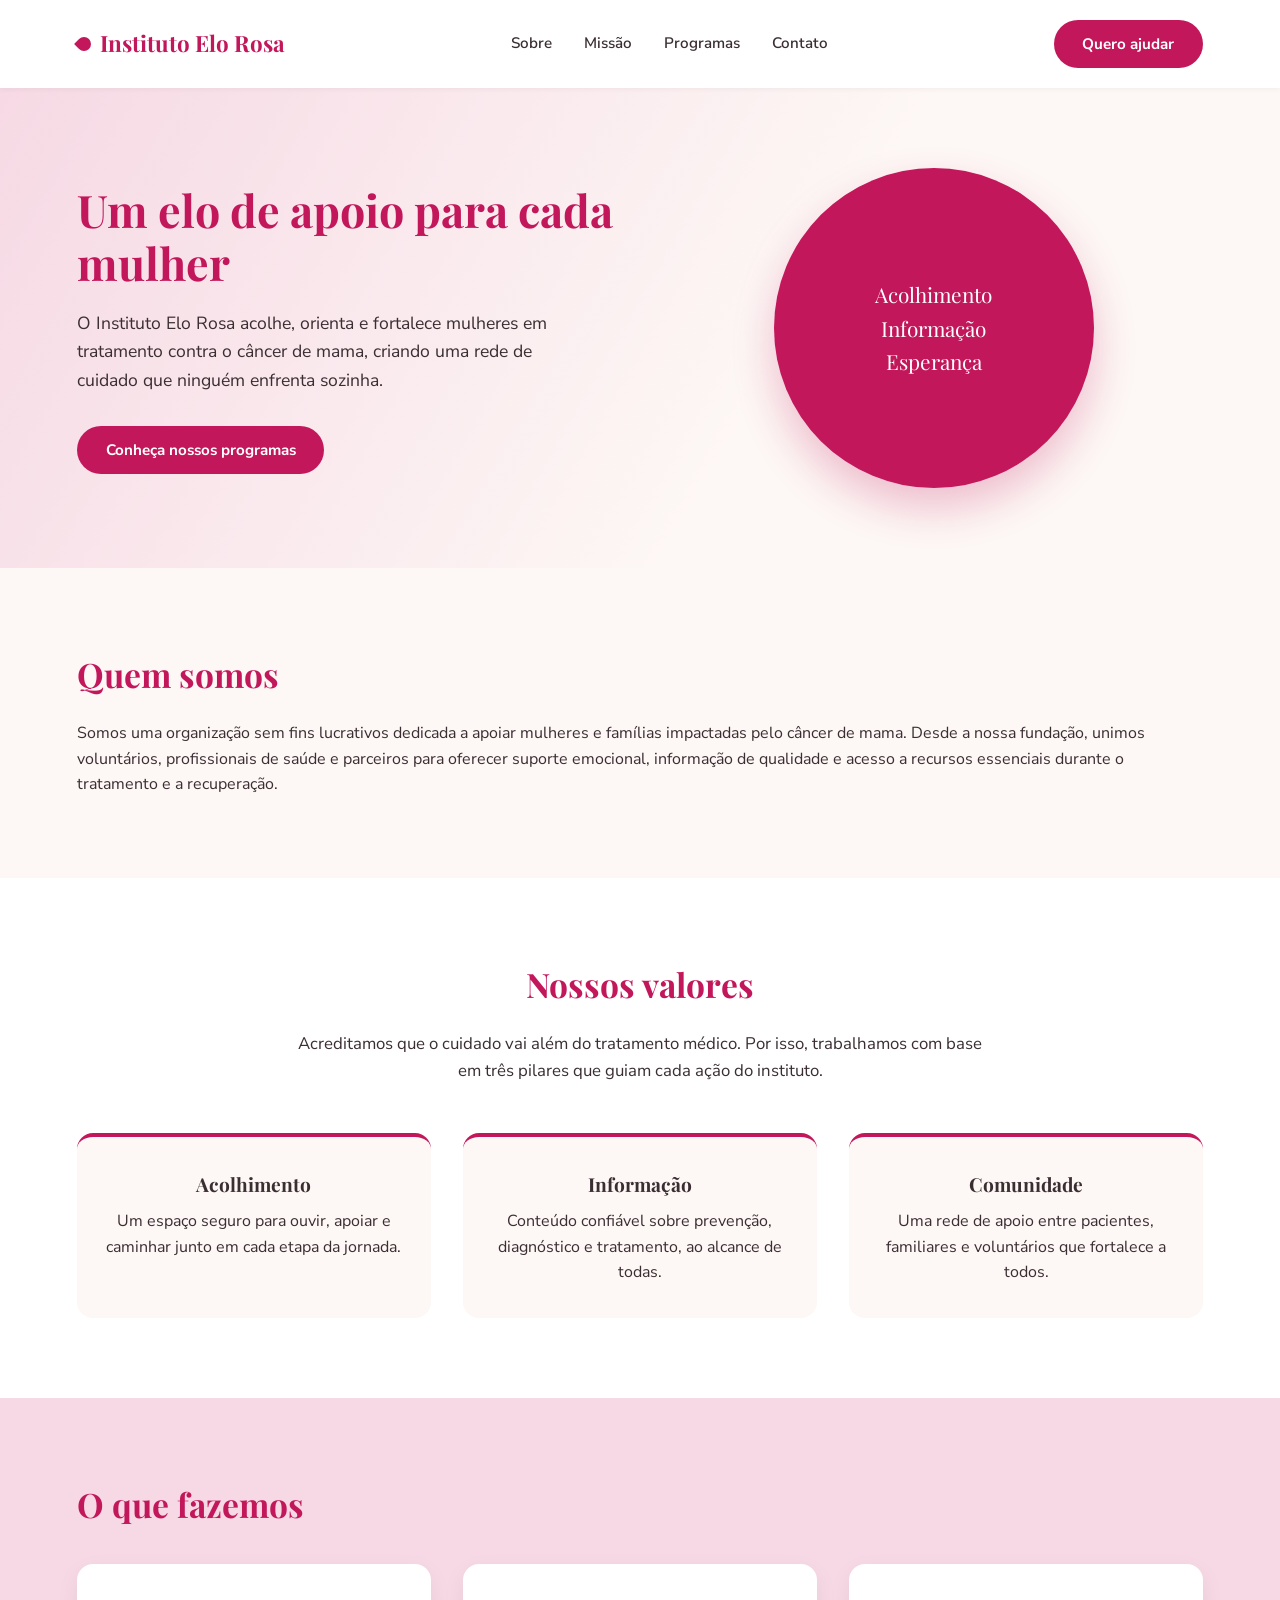
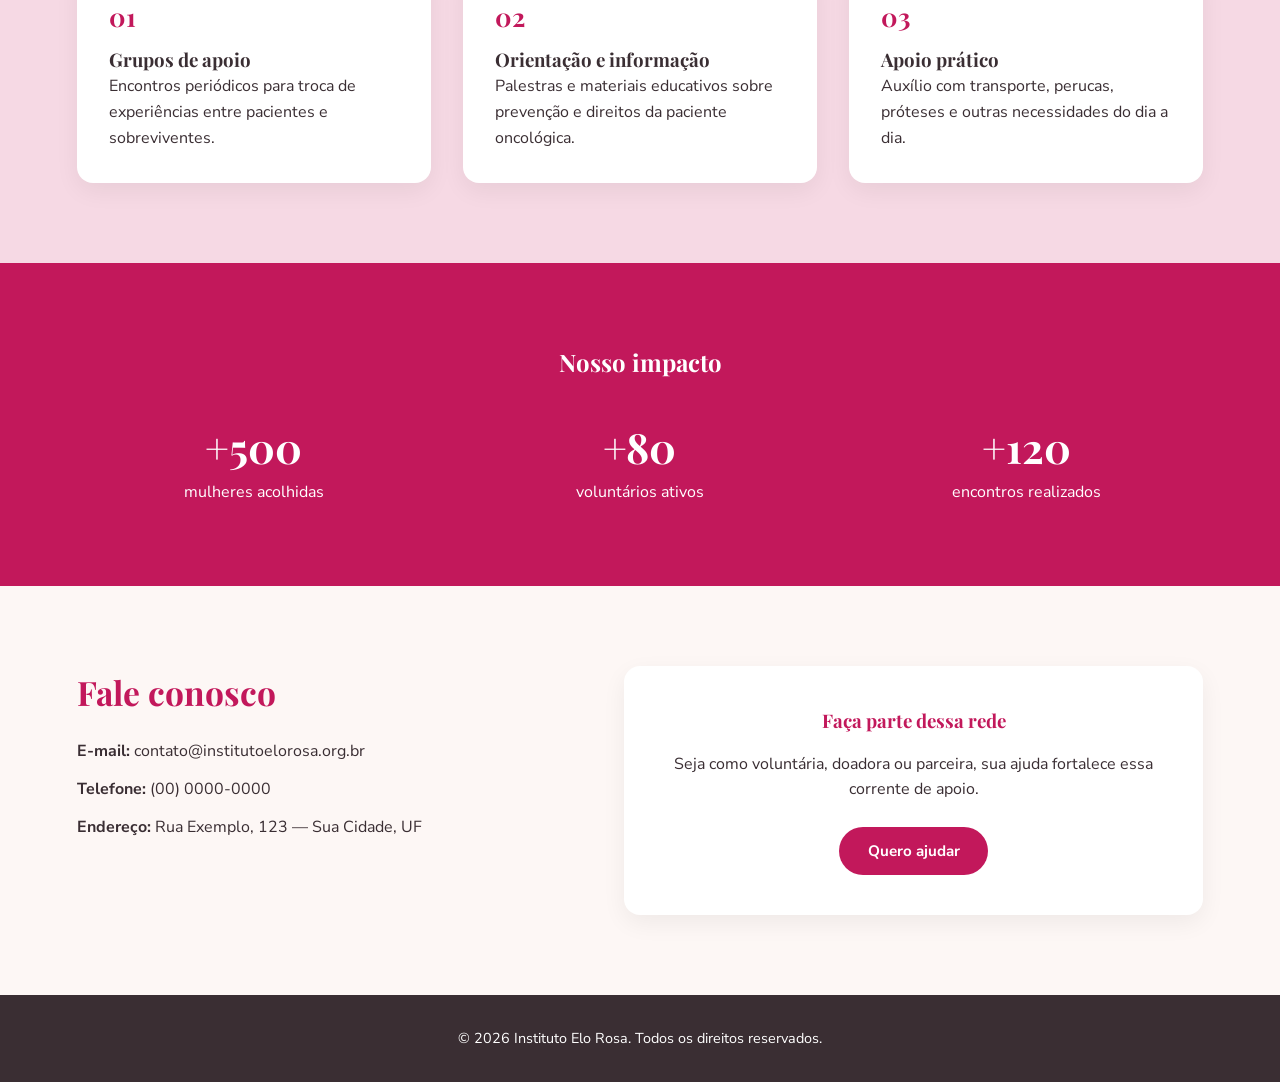
==== Elo_Rosa/Site/Hmtl/index.html @ c3692073 "Add files via upload" ====
<!DOCTYPE html>
<html lang="pt-BR">
<head>
<meta charset="UTF-8">
<meta name="viewport" content="width=device-width, initial-scale=1.0">
<title>Instituto Elo Rosa</title>
<link rel="preconnect" href="https://fonts.googleapis.com">
<link href="https://fonts.googleapis.com/css2?family=Playfair+Display:wght@500;600;700&family=Nunito+Sans:wght@400;600;700&display=swap" rel="stylesheet">
<style>
  :root{
    --rosa: #C2185B;
    --rosa-claro: #F6D9E4;
    --creme: #FDF7F5;
    --texto: #3A2E33;
    --verde: #6E9887;
    --branco: #FFFFFF;
  }

  * { margin:0; padding:0; box-sizing:border-box; }

  body{
    font-family: 'Nunito Sans', sans-serif;
    color: var(--texto);
    background: var(--creme);
    line-height: 1.6;
  }

  h1, h2, h3 { font-family: 'Playfair Display', serif; }

  a { text-decoration:none; color: inherit; }

  /* HEADER */
  header{
    display:flex;
    justify-content: space-between;
    align-items: center;
    padding: 1.25rem 6%;
    background: var(--branco);
    position: sticky;
    top:0;
    z-index: 10;
    box-shadow: 0 1px 6px rgba(0,0,0,0.05);
  }

  .logo{
    display:flex;
    align-items:center;
    gap:0.6rem;
    font-family:'Playfair Display', serif;
    font-weight:700;
    font-size:1.4rem;
    color: var(--rosa);
  }

  .logo span{
    display:inline-block;
    width:14px;
    height:14px;
    background: var(--rosa);
    border-radius: 50% 50% 50% 0;
    transform: rotate(45deg);
  }

  nav ul{
    list-style:none;
    display:flex;
    gap: 2rem;
  }

  nav a{
    font-weight:600;
    font-size:0.95rem;
    transition: color 0.2s;
  }

  nav a:hover{ color: var(--rosa); }

  .btn{
    display:inline-block;
    background: var(--rosa);
    color: var(--branco);
    padding: 0.75rem 1.8rem;
    border-radius: 30px;
    font-weight:700;
    font-size:0.95rem;
    transition: background 0.2s, transform 0.2s;
  }

  .btn:hover{ background:#9F1349; transform: translateY(-2px); }

  .btn-outline{
    background: transparent;
    border: 2px solid var(--branco);
    color: var(--branco);
  }

  .btn-outline:hover{ background: rgba(255,255,255,0.15); }

  /* HERO */
  .hero{
    display:flex;
    align-items:center;
    gap:3rem;
    padding: 5rem 6%;
    background: linear-gradient(120deg, var(--rosa-claro) 0%, var(--creme) 60%);
  }

  .hero-texto{ flex:1; }

  .hero-texto h1{
    font-size: 2.8rem;
    line-height:1.2;
    color: var(--rosa);
    margin-bottom: 1.2rem;
  }

  .hero-texto p{
    font-size:1.1rem;
    max-width: 480px;
    margin-bottom: 2rem;
  }

  .hero-img{
    flex:1;
    display:flex;
    justify-content:center;
  }

  .hero-img .circulo{
    width: 320px;
    height: 320px;
    border-radius: 50%;
    background: var(--rosa);
    display:flex;
    align-items:center;
    justify-content:center;
    color: var(--branco);
    font-family:'Playfair Display', serif;
    font-size: 1.3rem;
    text-align:center;
    padding: 2rem;
    box-shadow: 0 20px 40px rgba(194,24,91,0.25);
  }

  /* SOBRE */
  section{ padding: 5rem 6%; }

  .sobre{
    display:flex;
    gap:3rem;
    align-items:center;
    flex-wrap: wrap;
  }

  .sobre-texto{ flex:1; min-width:300px; }

  .sobre h2, .missao h2, .programas h2, .contato h2{
    font-size:2.1rem;
    color: var(--rosa);
    margin-bottom:1.2rem;
  }

  /* MISSÃO / VALORES */
  .missao{
    background: var(--branco);
    text-align:center;
  }

  .missao > p{
    max-width: 700px;
    margin: 0 auto 3rem;
    font-size:1.05rem;
  }

  .valores{
    display:grid;
    grid-template-columns: repeat(auto-fit, minmax(220px, 1fr));
    gap: 2rem;
  }

  .valor-card{
    background: var(--creme);
    border-radius: 16px;
    padding: 2rem 1.5rem;
    border-top: 4px solid var(--rosa);
  }

  .valor-card h3{
    font-size:1.2rem;
    margin-bottom: 0.6rem;
    color: var(--texto);
  }

  /* PROGRAMAS */
  .programas{ background: var(--rosa-claro); }

  .programas-grid{
    display:grid;
    grid-template-columns: repeat(auto-fit, minmax(260px, 1fr));
    gap: 2rem;
    margin-top: 2rem;
  }

  .programa-card{
    background: var(--branco);
    border-radius: 16px;
    padding: 2rem;
    box-shadow: 0 8px 24px rgba(0,0,0,0.06);
  }

  .programa-card .numero{
    color: var(--rosa);
    font-family:'Playfair Display', serif;
    font-size:1.6rem;
    font-weight:700;
    margin-bottom:0.5rem;
  }

  /* IMPACTO */
  .impacto{
    background: var(--rosa);
    color: var(--branco);
    text-align:center;
  }

  .impacto-grid{
    display:grid;
    grid-template-columns: repeat(auto-fit, minmax(160px, 1fr));
    gap:2rem;
    margin-top:2rem;
  }

  .impacto-grid .num{
    font-family:'Playfair Display', serif;
    font-size:2.6rem;
    font-weight:700;
  }

  /* CONTATO */
  .contato{
    display:flex;
    gap:3rem;
    flex-wrap:wrap;
  }

  .contato-info{ flex:1; min-width:280px; }

  .contato-info p{ margin-bottom:0.8rem; }

  .contato-cta{
    flex:1;
    min-width:280px;
    background: var(--branco);
    border-radius:16px;
    padding:2.5rem;
    box-shadow: 0 8px 24px rgba(0,0,0,0.06);
    text-align:center;
  }

  .contato-cta h3{
    color: var(--rosa);
    margin-bottom:1rem;
  }

  .contato-cta p{ margin-bottom:1.5rem; }

  /* FOOTER */
  footer{
    background: var(--texto);
    color: var(--branco);
    text-align:center;
    padding: 2rem 6%;
    font-size:0.9rem;
  }

  footer a{ color: var(--rosa-claro); }

  @media (max-width: 720px){
    nav ul{ display:none; }
    .hero{ flex-direction:column; text-align:center; }
    .hero-texto p{ margin-left:auto; margin-right:auto; }
    .hero-img .circulo{ width:240px; height:240px; }
  }
</style>
</head>
<body>

<header>
  <div class="logo"><span></span> Instituto Elo Rosa</div>
  <nav>
    <ul>
      <li><a href="#sobre">Sobre</a></li>
      <li><a href="#missao">Missão</a></li>
      <li><a href="#programas">Programas</a></li>
      <li><a href="#contato">Contato</a></li>
    </ul>
  </nav>
  <a href="#contato" class="btn">Quero ajudar</a>
</header>

<section class="hero">
  <div class="hero-texto">
    <h1>Um elo de apoio para cada mulher</h1>
    <p>O Instituto Elo Rosa acolhe, orienta e fortalece mulheres em tratamento contra o câncer de mama, criando uma rede de cuidado que ninguém enfrenta sozinha.</p>
    <a href="#programas" class="btn">Conheça nossos programas</a>
  </div>
  <div class="hero-img">
    <div class="circulo">Acolhimento<br>Informação<br>Esperança</div>
  </div>
</section>

<section class="sobre" id="sobre">
  <div class="sobre-texto">
    <h2>Quem somos</h2>
    <p>Somos uma organização sem fins lucrativos dedicada a apoiar mulheres e famílias impactadas pelo câncer de mama. Desde a nossa fundação, unimos voluntários, profissionais de saúde e parceiros para oferecer suporte emocional, informação de qualidade e acesso a recursos essenciais durante o tratamento e a recuperação.</p>
  </div>
</section>

<section class="missao" id="missao">
  <h2>Nossos valores</h2>
  <p>Acreditamos que o cuidado vai além do tratamento médico. Por isso, trabalhamos com base em três pilares que guiam cada ação do instituto.</p>
  <div class="valores">
    <div class="valor-card">
      <h3>Acolhimento</h3>
      <p>Um espaço seguro para ouvir, apoiar e caminhar junto em cada etapa da jornada.</p>
    </div>
    <div class="valor-card">
      <h3>Informação</h3>
      <p>Conteúdo confiável sobre prevenção, diagnóstico e tratamento, ao alcance de todas.</p>
    </div>
    <div class="valor-card">
      <h3>Comunidade</h3>
      <p>Uma rede de apoio entre pacientes, familiares e voluntários que fortalece a todos.</p>
    </div>
  </div>
</section>

<section class="programas" id="programas">
  <h2>O que fazemos</h2>
  <div class="programas-grid">
    <div class="programa-card">
      <div class="numero">01</div>
      <h3>Grupos de apoio</h3>
      <p>Encontros periódicos para troca de experiências entre pacientes e sobreviventes.</p>
    </div>
    <div class="programa-card">
      <div class="numero">02</div>
      <h3>Orientação e informação</h3>
      <p>Palestras e materiais educativos sobre prevenção e direitos da paciente oncológica.</p>
    </div>
    <div class="programa-card">
      <div class="numero">03</div>
      <h3>Apoio prático</h3>
      <p>Auxílio com transporte, perucas, próteses e outras necessidades do dia a dia.</p>
    </div>
  </div>
</section>

<section class="impacto">
  <h2>Nosso impacto</h2>
  <div class="impacto-grid">
    <div>
      <div class="num">+500</div>
      <p>mulheres acolhidas</p>
    </div>
    <div>
      <div class="num">+80</div>
      <p>voluntários ativos</p>
    </div>
    <div>
      <div class="num">+120</div>
      <p>encontros realizados</p>
    </div>
  </div>
</section>

<section class="contato" id="contato">
  <div class="contato-info">
    <h2>Fale conosco</h2>
    <p><strong>E-mail:</strong> contato@institutoelorosa.org.br</p>
    <p><strong>Telefone:</strong> (00) 0000-0000</p>
    <p><strong>Endereço:</strong> Rua Exemplo, 123 — Sua Cidade, UF</p>
  </div>
  <div class="contato-cta">
    <h3>Faça parte dessa rede</h3>
    <p>Seja como voluntária, doadora ou parceira, sua ajuda fortalece essa corrente de apoio.</p>
    <a href="mailto:contato@institutoelorosa.org.br" class="btn">Quero ajudar</a>
  </div>
</section>

<footer>
  <p>&copy; 2026 Instituto Elo Rosa. Todos os direitos reservados.</p>
</footer>

</body>
</html>
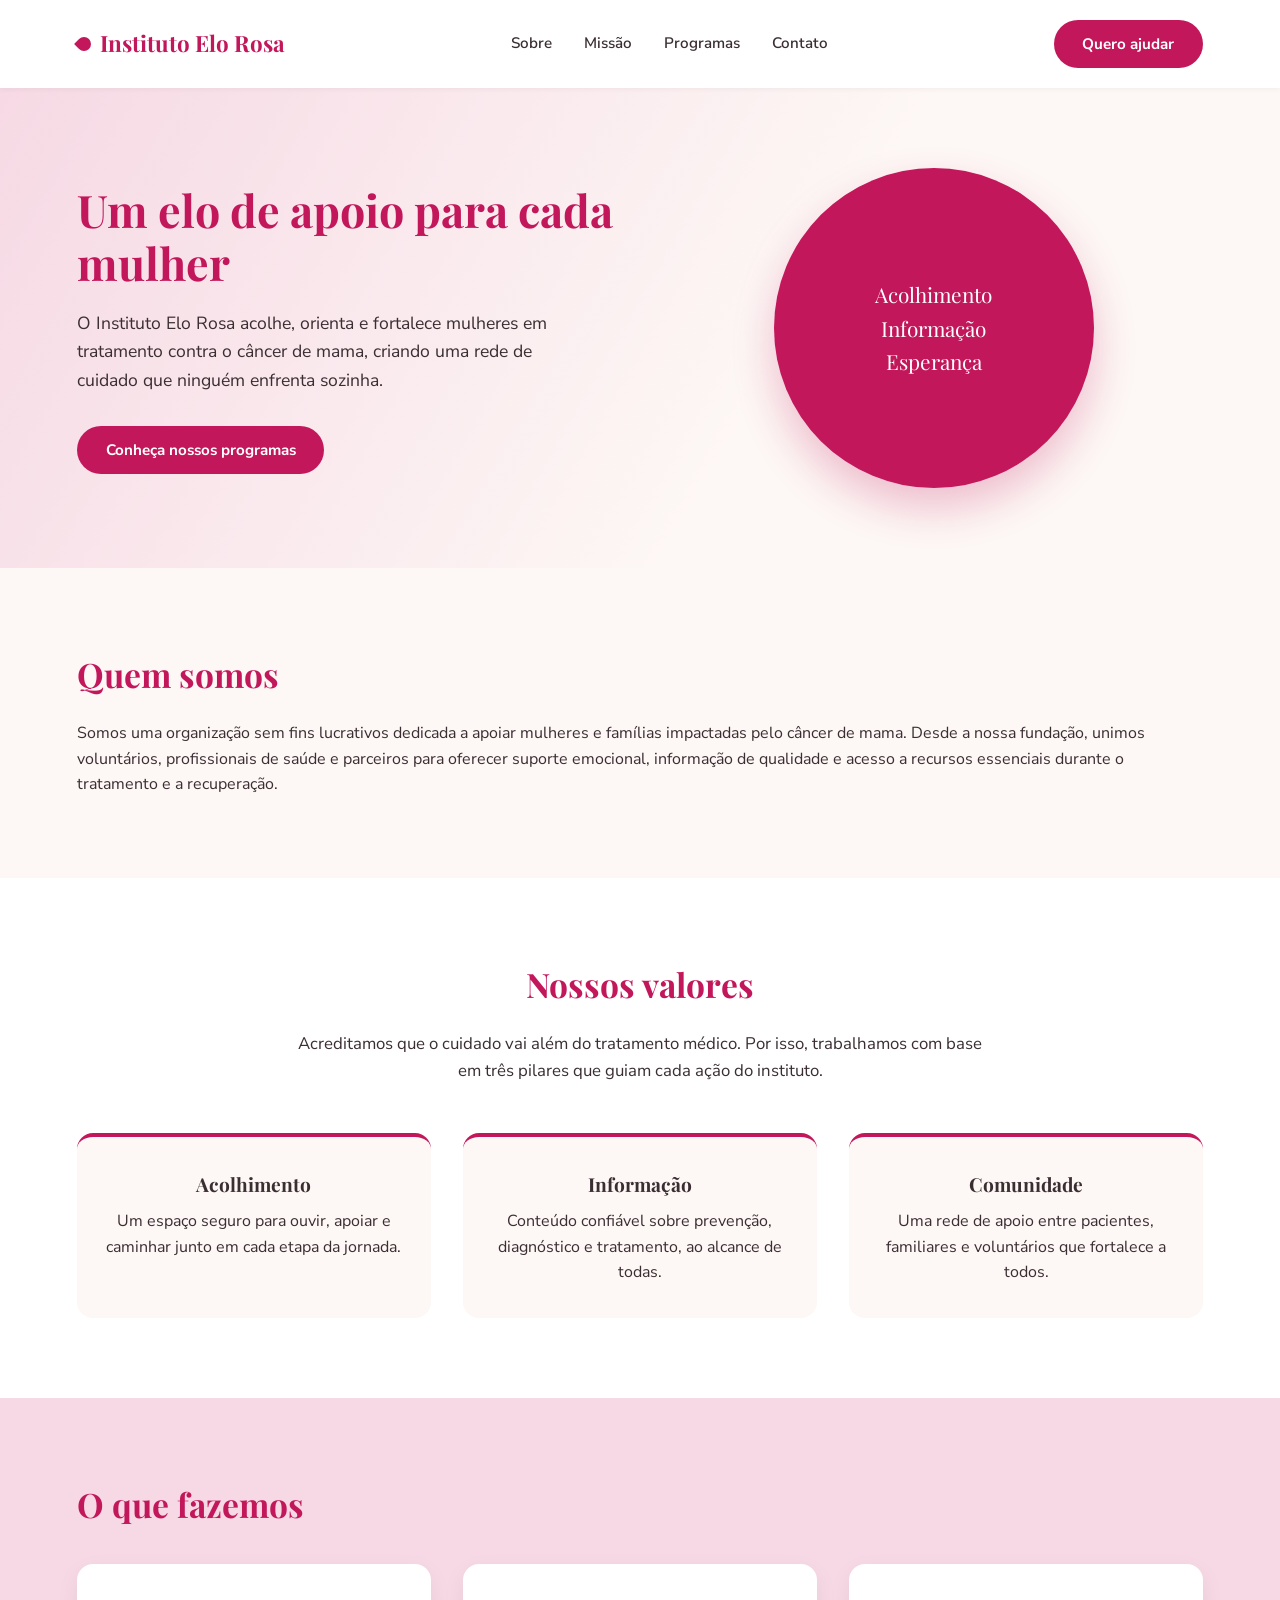
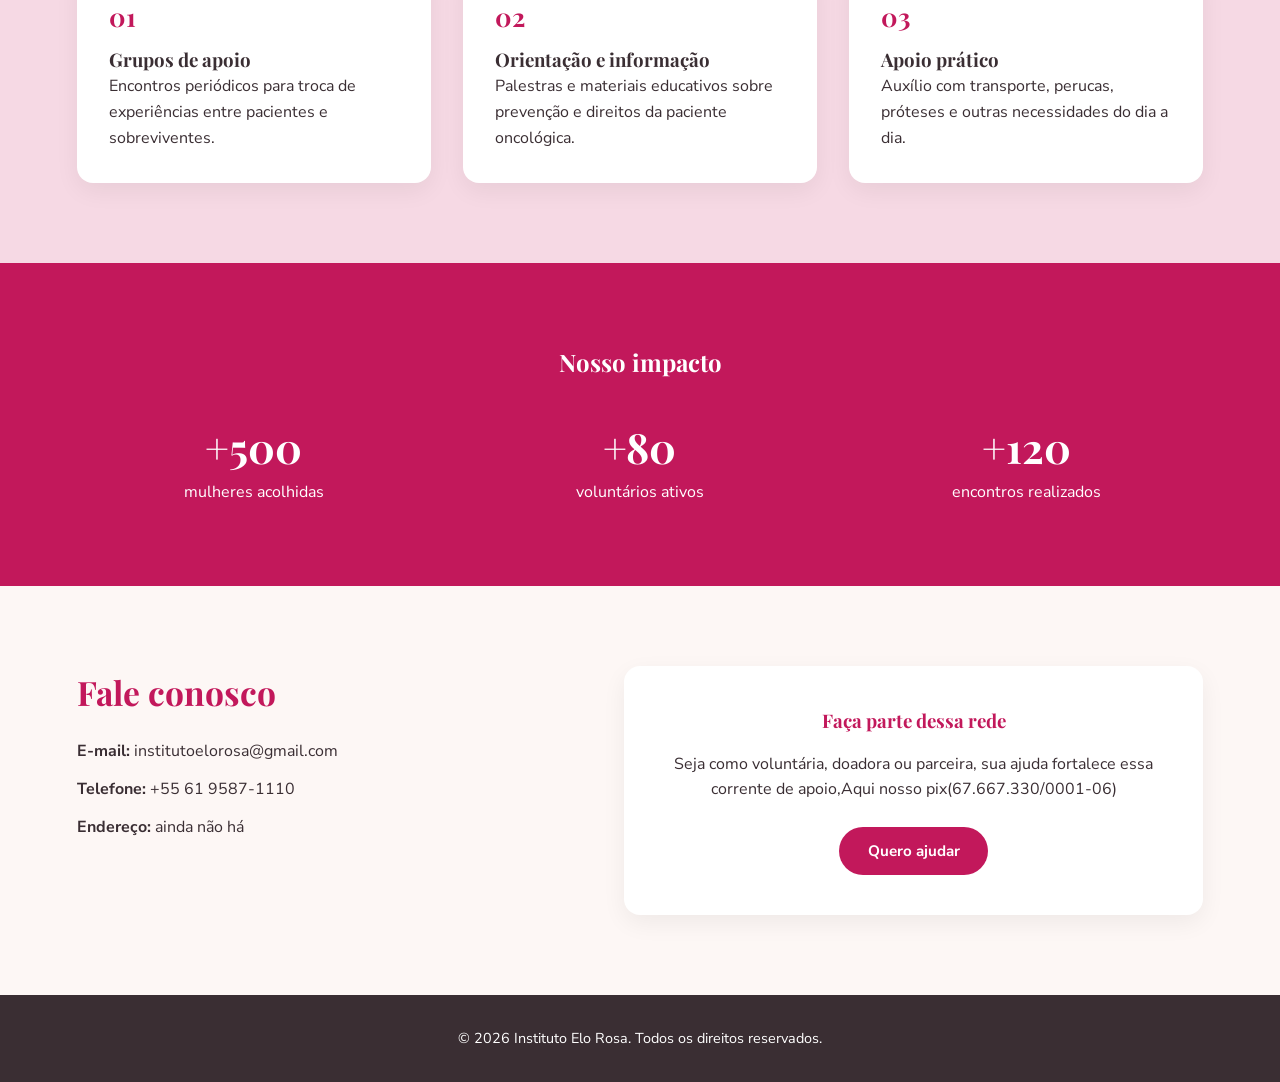
==== commit c5c39e95: "Update index.html" ====
--- a/Elo_Rosa/Site/Hmtl/index.html
+++ b/Elo_Rosa/Site/Hmtl/index.html
@@ -377,14 +377,14 @@
 <section class="contato" id="contato">
   <div class="contato-info">
     <h2>Fale conosco</h2>
-    <p><strong>E-mail:</strong> contato@institutoelorosa.org.br</p>
-    <p><strong>Telefone:</strong> (00) 0000-0000</p>
-    <p><strong>Endereço:</strong> Rua Exemplo, 123 — Sua Cidade, UF</p>
+    <p><strong>E-mail:</strong> institutoelorosa@gmail.com</p>
+    <p><strong>Telefone:</strong> +55 61 9587-1110</p>
+    <p><strong>Endereço:</strong> ainda não há</p>
   </div>
   <div class="contato-cta">
     <h3>Faça parte dessa rede</h3>
-    <p>Seja como voluntária, doadora ou parceira, sua ajuda fortalece essa corrente de apoio.</p>
-    <a href="mailto:contato@institutoelorosa.org.br" class="btn">Quero ajudar</a>
+    <p>Seja como voluntária, doadora ou parceira, sua ajuda fortalece essa corrente de apoio,Aqui nosso pix(67.667.330/0001-06)</p>
+    <a href="mailto:institutoelorosa@gmail.com" class="btn">Quero ajudar</a>
   </div>
 </section>
 
